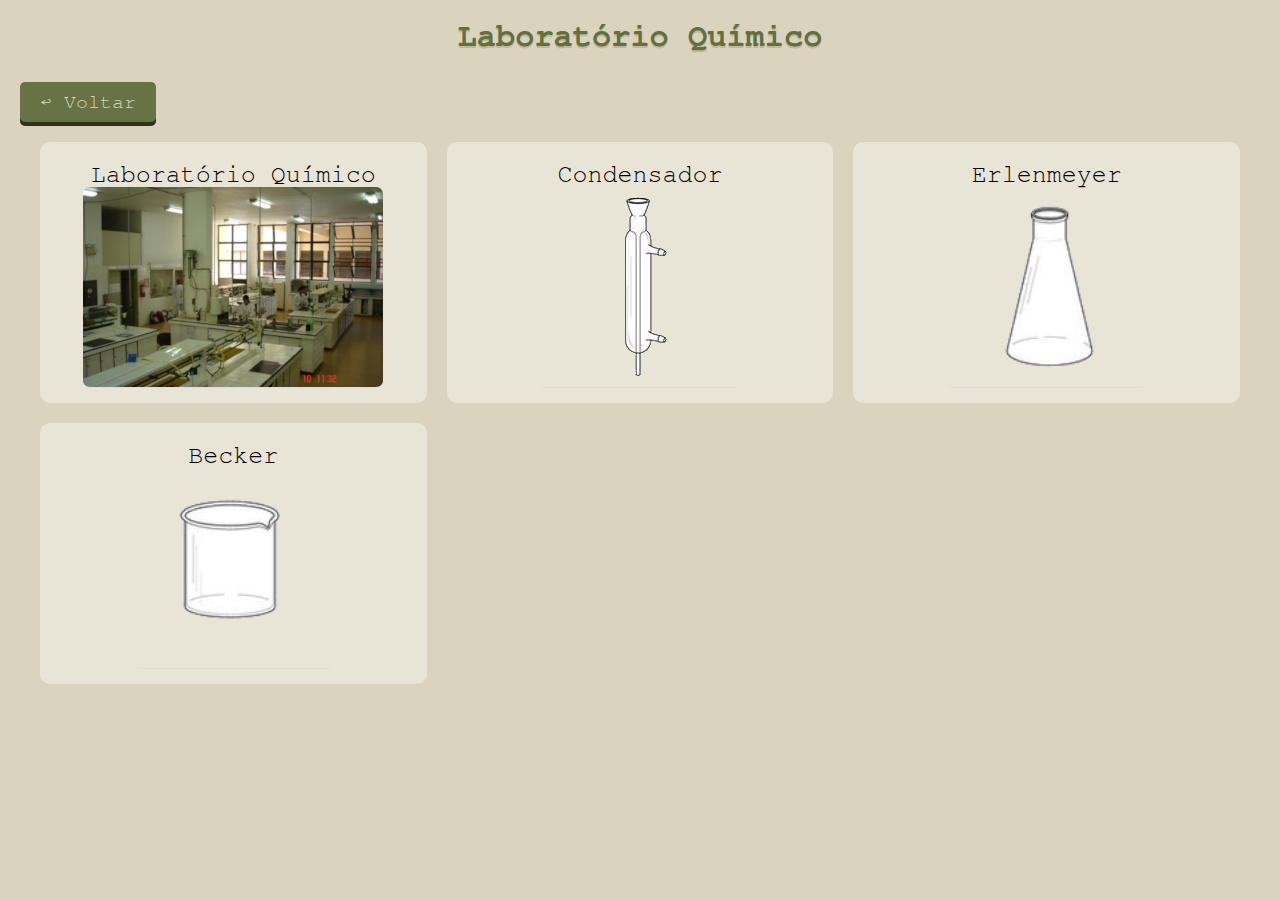
==== laboratorioQuimico/index.html @ 852eb755 "novo commit" ====
<!DOCTYPE html>
<html lang="pt-BR">
<head>
    <meta charset="UTF-8">
    <meta name="viewport" content="width=device-width, initial-scale=1.0">
    <title>Laboratório Químico</title>
    <link rel="stylesheet" href="styles.css">
    <link rel="icon" href="../logoBranca.ico">
<body>
    <h1>Laboratório Químico</h1>
    <a href="../index.html" class="button">&larrhk; Voltar</a>
    <div class="container">
        <div class="element" data-name="Laboratório Químico" data-gif="./gif/Laboratorio_quimico.gif">
            <p>Laboratório Químico</p>
            <img src="./imagens/Laboratório.jpg" alt="Imagem Laboratório Químico">
        </div>
        <div class="element" data-name="Condensador" data-gif="gif2.gif">
            <p>Condensador</p>
            <img src="./imagens/Condensador.png" alt="Imagem Condensador">
        </div>
        <div class="element" data-name="Erlenmeyer" data-gif="gif3.gif">
            <p>Erlenmeyer</p>
            <img src="./imagens/Erlenmeyer.png" alt="Imagem Erlenmeyer">
        </div>
        <div class="element" data-name="Becker" data-gif="gif4.gif">
            <p>Becker</p>
            <img src="./imagens/Becker.png" alt="Imagem Becker">
        </div>
    </div>

    <!-- Modal -->
    <div id="modal" class="modal">
        <div class="modal-content">
            <span id="close">&times;</span>
            <img id="modal-gif" src="" alt="GIF">
            <p id="modal-name"></p>
        </div>
    </div>

    <script src="script.js"></script>
</body>
</html>
---- laboratorioQuimico/styles.css ----
* {
    font-family: FreeMono, monospace;
}
body {
    font-family: Arial, sans-serif;
    margin: 0;
    padding: 0;
    background-color: #DAD3BD;
}

h1 {
    text-align: center;
    padding: 20px;
    background-color: none;
    margin: 0px 0px 0px 0px;
    color: #626F41;
    text-shadow: 0px 2px 0px #C1B799;
}


.button {
    background-color: #677245;
    color: #DAD3BD;
    box-shadow: 0px 4px 0px #2B3318;
    text-decoration: none;
    margin-left: 20px;
    display: inline-block;
    padding: 10px 20px;
    margin-top: 10px; 
    font-size: 20px;
    border-radius: 5px;
    text-align: center;
    transition: background-color 0.3s, box-shadow 0.1s, transform 0.1s;
}

.button:hover {
    background-color: #808C55; 
    color: #ffffff;
    cursor: pointer;
}

.button:active {
    box-shadow: none;
    transform: translateY(4px);
}

.container {
    display: grid;
    grid-template-columns: repeat(3, 1fr); 
    gap: 20px;
    padding: 20px;
    max-width: 1200px; 
    margin: 0 auto; 
}

.element {
    background-color: white;
    border: 1px solid #ddd;
    border-radius: 8px;
    text-align: center;
    padding: 10px;
    box-sizing: border-box; 
    background-color: #E8E4D6;
    border-radius: 10px;
    border: none;
    transition: transform 0.25s ease;
    font-size: 25px;
}

.element:hover {
    box-shadow: 0px 5px 0px #C1B799;
    transform: scale(1.05);
}

.element img {
    max-width: 100%;
    height: auto;
    border-bottom: 1px solid #ddd;
    border-radius: 7px;
}

.element p {
    margin: 10px 0 0;
}

.modal {
    display: none;
    position: fixed;
    z-index: 1;
    left: 0;
    top: 0;
    width: 100%;
    height: 100%;
    overflow: auto;
    background-color: rgba(0, 0, 0, 0.2);
    box-shadow: 0 5px 0 #C1B799;
}

.modal-content {
    font-size: 25px;
    margin: 15% auto;
    padding: 20px;
    border: none;
    width: 80%;
    max-width: 600px;
    text-align: center;
    background-color: #DAD3BD;
    border-radius: 10px;
    position: relative; /* Adicionado para permitir que os elementos filhos sejam posicionados em relação a ele */
}

#close {
    position: absolute; /* Posiciona o botão de fechar de forma absoluta */
    top: 10px; /* Ajusta a posição vertical */
    left: 15px; /* Ajusta a posição horizontal para a esquerda */
    font-size: 24px; /* Tamanho do símbolo */
    cursor: pointer; /* Mostra o cursor de link */
    color: black; /* Cor do símbolo */
}

#close:hover {
    color: rgba(0, 0, 0, 0.5); /* Altera a cor do botão de fechar ao passar o mouse */
}

.modal-content img {
    max-width: 100%;
    height: auto;
    border-radius: 7px;
}
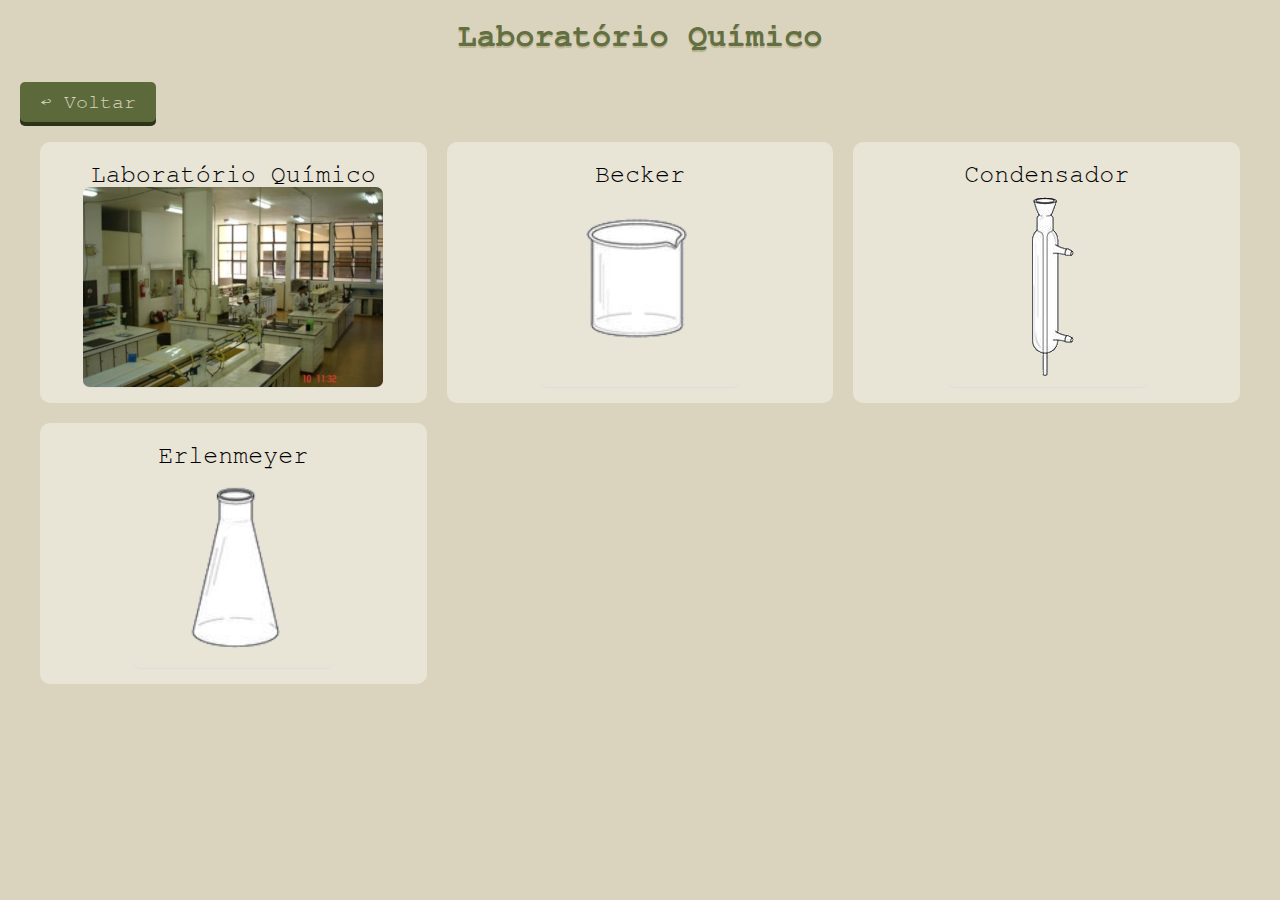
==== commit 9cf77651: "alguns ajustes" ====
--- a/laboratorioQuimico/index.html
+++ b/laboratorioQuimico/index.html
@@ -14,6 +14,10 @@
             <p>Laboratório Químico</p>
             <img src="./imagens/Laboratório.jpg" alt="Imagem Laboratório Químico">
         </div>
+        <div class="element" data-name="Becker" data-gif="gif4.gif">
+            <p>Becker</p>
+            <img src="./imagens/Becker.png" alt="Imagem Becker">
+        </div>
         <div class="element" data-name="Condensador" data-gif="gif2.gif">
             <p>Condensador</p>
             <img src="./imagens/Condensador.png" alt="Imagem Condensador">
@@ -21,10 +25,6 @@
         <div class="element" data-name="Erlenmeyer" data-gif="gif3.gif">
             <p>Erlenmeyer</p>
             <img src="./imagens/Erlenmeyer.png" alt="Imagem Erlenmeyer">
-        </div>
-        <div class="element" data-name="Becker" data-gif="gif4.gif">
-            <p>Becker</p>
-            <img src="./imagens/Becker.png" alt="Imagem Becker">
         </div>
     </div>
 
--- a/laboratorioQuimico/styles.css
+++ b/laboratorioQuimico/styles.css
@@ -19,7 +19,7 @@
 
 
 .button {
-    background-color: #677245;
+    background-color: #5C6A3B;
     color: #DAD3BD;
     box-shadow: 0px 4px 0px #2B3318;
     text-decoration: none;
@@ -34,7 +34,7 @@
 }
 
 .button:hover {
-    background-color: #808C55; 
+    background-color: #6C774B; 
     color: #ffffff;
     cursor: pointer;
 }
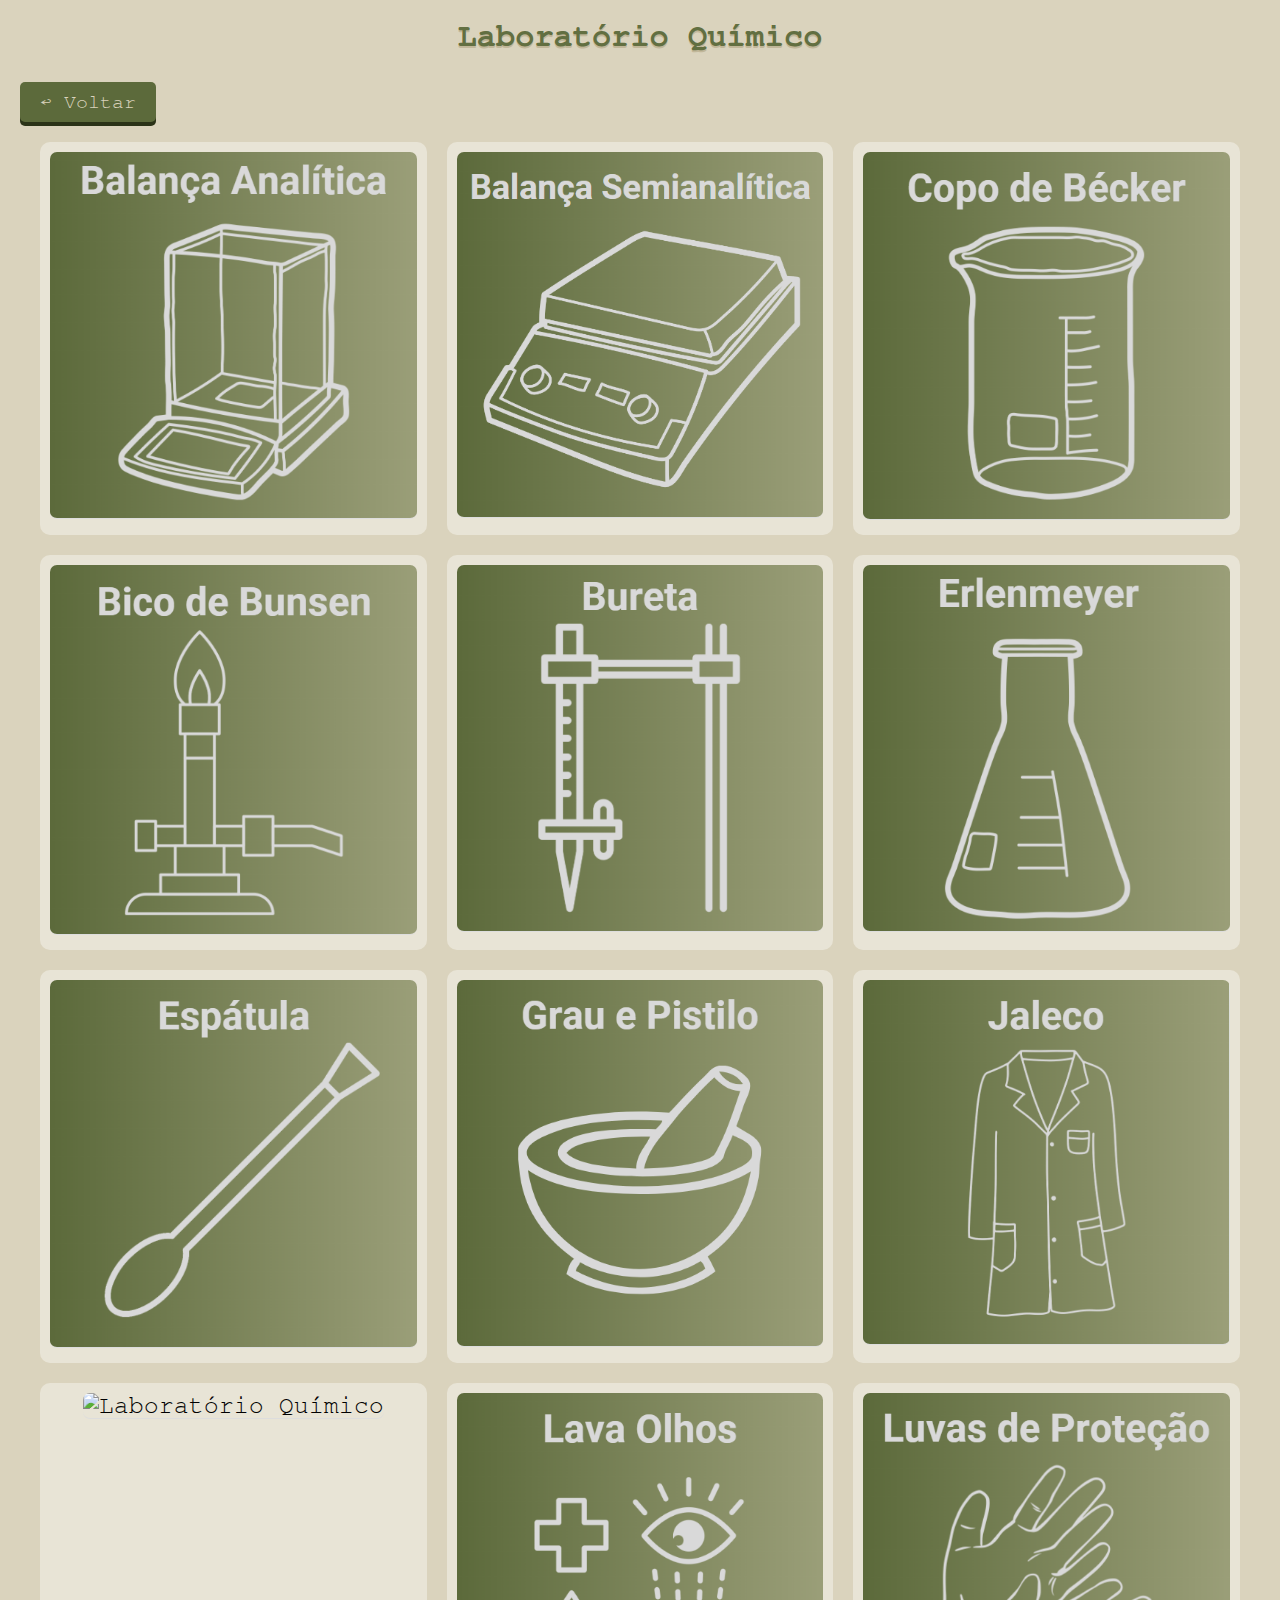
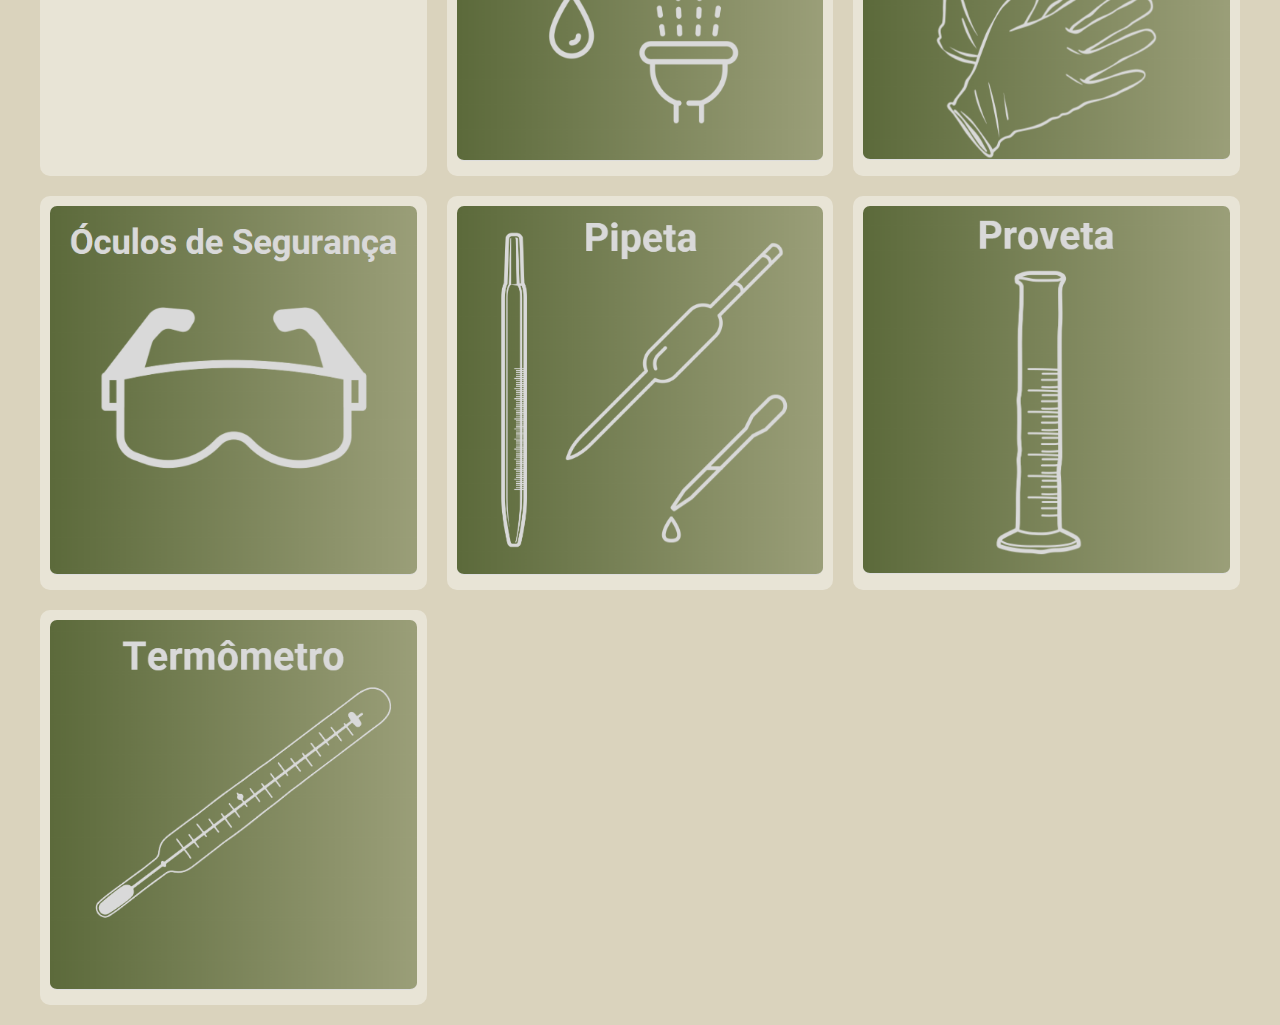
==== commit e9bdac86: "novos vídeos e termos, agradecimento" ====
--- a/laboratorioQuimico/index.html
+++ b/laboratorioQuimico/index.html
@@ -6,25 +6,58 @@
     <title>Laboratório Químico</title>
     <link rel="stylesheet" href="styles.css">
     <link rel="icon" href="../logoBranca.ico">
+</head>
 <body>
     <h1>Laboratório Químico</h1>
     <a href="../index.html" class="button">&larrhk; Voltar</a>
     <div class="container">
-        <div class="element" data-name="Laboratório Químico" data-gif="./gif/Laboratorio_quimico.gif">
-            <p>Laboratório Químico</p>
-            <img src="./imagens/Laboratório.jpg" alt="Imagem Laboratório Químico">
+        <div class="element" data-gif="./gif/Balanca_analitica.gif">
+            <img src="./imagens/Balanca_analitica.png" alt="Balança Analítica">
         </div>
-        <div class="element" data-name="Becker" data-gif="gif4.gif">
-            <p>Becker</p>
-            <img src="./imagens/Becker.png" alt="Imagem Becker">
+        <div class="element" data-gif="./gif/Balanca_semianalitica.gif">
+            <img src="./imagens/Balanca_semianalitica.png" alt="Balança Semi-analítica">
         </div>
-        <div class="element" data-name="Condensador" data-gif="gif2.gif">
-            <p>Condensador</p>
-            <img src="./imagens/Condensador.png" alt="Imagem Condensador">
+        <div class="element" data-gif="./gif/Becker.gif">
+            <img src="./imagens/Becker.png" alt="Becker">
         </div>
-        <div class="element" data-name="Erlenmeyer" data-gif="gif3.gif">
-            <p>Erlenmeyer</p>
-            <img src="./imagens/Erlenmeyer.png" alt="Imagem Erlenmeyer">
+        <div class="element" data-gif="./gif/Bico_de_Bunsen.gif">
+            <img src="./imagens/Bico_de_Bunsen.png" alt="Bico de Bunsen">
+        </div>
+        <div class="element" data-gif="./gif/Bureta.gif">
+            <img src="./imagens/Bureta.png" alt="Bureta">
+        </div>
+        <div class="element" data-gif="./gif/Erlenmeyer.gif">
+            <img src="./imagens/Erlenmeyer.png" alt="Erlenmeyer">
+        </div>
+        <div class="element" data-gif="./gif/Espatula.gif">
+            <img src="./imagens/Espatula.png" alt="Espátula">
+        </div>
+        <div class="element" data-gif="./gif/Grau_e_Pistilo.gif">
+            <img src="./imagens/Grau_e_Pistilo.png" alt="Graus e Pistilo">
+        </div>
+        <div class="element" data-gif="./gif/Jaleco.gif">
+            <img src="./imagens/Jaleco.png" alt="Jaleco">
+        </div>
+        <div class="element" data-gif="./gif/Laboratorio_quimico.gif">
+            <img src="./imagens/Laboratorio_Quimico.png" alt="Laboratório Químico">
+        </div>
+        <div class="element" data-gif="./gif/Lava_Olhos.gif">
+            <img src="./imagens/Lava_Olhos.png" alt="Lava Olhos">
+        </div>
+        <div class="element" data-gif="./gif/Luvas_de_Protecao.gif">
+            <img src="./imagens/Luvas_de_Protecao.png" alt="Luvas de Proteção">
+        </div>
+        <div class="element" data-gif="./gif/Oculos_de_Protecao.gif">
+            <img src="./imagens/Oculos_de_Protecao.png" alt="Óculos de Proteção">
+        </div>
+        <div class="element" data-gif="./gif/Pipeta.gif">
+            <img src="./imagens/Pipeta.png" alt="Pipeta">
+        </div>
+        <div class="element" data-gif="./gif/Proveta.gif">
+            <img src="./imagens/Proveta.png" alt="Proveta">
+        </div>
+        <div class="element" data-gif="./gif/Termometro.gif">
+            <img src="./imagens/Termometro.png" alt="Termômetro">
         </div>
     </div>
 
@@ -39,4 +72,4 @@
 
     <script src="script.js"></script>
 </body>
-</html>+</html>
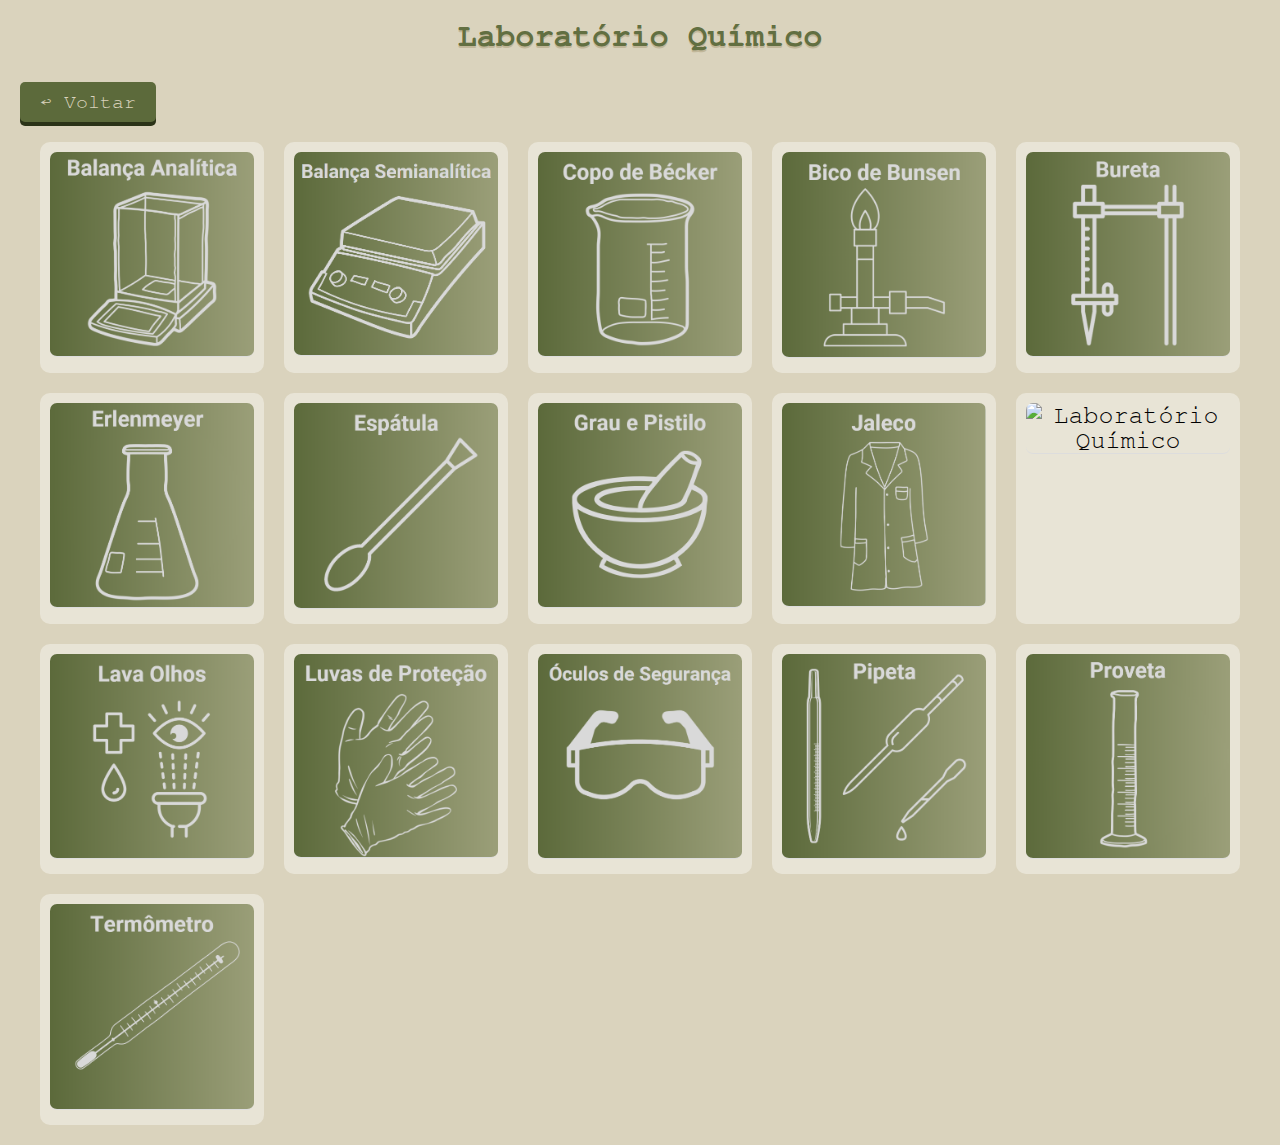
==== commit bcb1040d: "arrumando e adicionando responsividade ao laboratorio" ====
--- a/laboratorioQuimico/index.html
+++ b/laboratorioQuimico/index.html
@@ -38,7 +38,7 @@
         <div class="element" data-gif="./gif/Jaleco.gif">
             <img src="./imagens/Jaleco.png" alt="Jaleco">
         </div>
-        <div class="element" data-gif="./gif/Laboratorio_quimico.gif">
+        <div class="element" data-gif="./gif/Laboratorio_Quimico">
             <img src="./imagens/Laboratorio_Quimico.png" alt="Laboratório Químico">
         </div>
         <div class="element" data-gif="./gif/Lava_Olhos.gif">
--- a/laboratorioQuimico/styles.css
+++ b/laboratorioQuimico/styles.css
@@ -11,12 +11,10 @@
 h1 {
     text-align: center;
     padding: 20px;
-    background-color: none;
-    margin: 0px 0px 0px 0px;
+    margin: 0;
     color: #626F41;
     text-shadow: 0px 2px 0px #C1B799;
 }
-
 
 .button {
     background-color: #5C6A3B;
@@ -46,7 +44,7 @@
 
 .container {
     display: grid;
-    grid-template-columns: repeat(3, 1fr); 
+    grid-template-columns: repeat(auto-fit, minmax(200px, 1fr)); 
     gap: 20px;
     padding: 20px;
     max-width: 1200px; 
@@ -106,20 +104,20 @@
     text-align: center;
     background-color: #DAD3BD;
     border-radius: 10px;
-    position: relative; /* Adicionado para permitir que os elementos filhos sejam posicionados em relação a ele */
+    position: relative;
 }
 
 #close {
-    position: absolute; /* Posiciona o botão de fechar de forma absoluta */
-    top: 10px; /* Ajusta a posição vertical */
-    left: 15px; /* Ajusta a posição horizontal para a esquerda */
-    font-size: 24px; /* Tamanho do símbolo */
-    cursor: pointer; /* Mostra o cursor de link */
-    color: black; /* Cor do símbolo */
+    position: absolute;
+    top: 10px;
+    left: 15px;
+    font-size: 24px;
+    cursor: pointer;
+    color: black;
 }
 
 #close:hover {
-    color: rgba(0, 0, 0, 0.5); /* Altera a cor do botão de fechar ao passar o mouse */
+    color: rgba(0, 0, 0, 0.5);
 }
 
 .modal-content img {
@@ -127,3 +125,32 @@
     height: auto;
     border-radius: 7px;
 }
+
+/* adicionar responsividade */
+@media (max-width: 768px) {
+    .button {
+        font-size: 16px; 
+    }
+    
+    h1 {
+        font-size: 24px; 
+    }
+    
+    .element {
+        font-size: 20px; 
+    }
+}
+
+@media (max-width: 480px) {
+    .button {
+        padding: 8px 16px; 
+    }
+    
+    h1 {
+        font-size: 20px; 
+    }
+    
+    .element {
+        font-size: 18px; 
+    }
+}
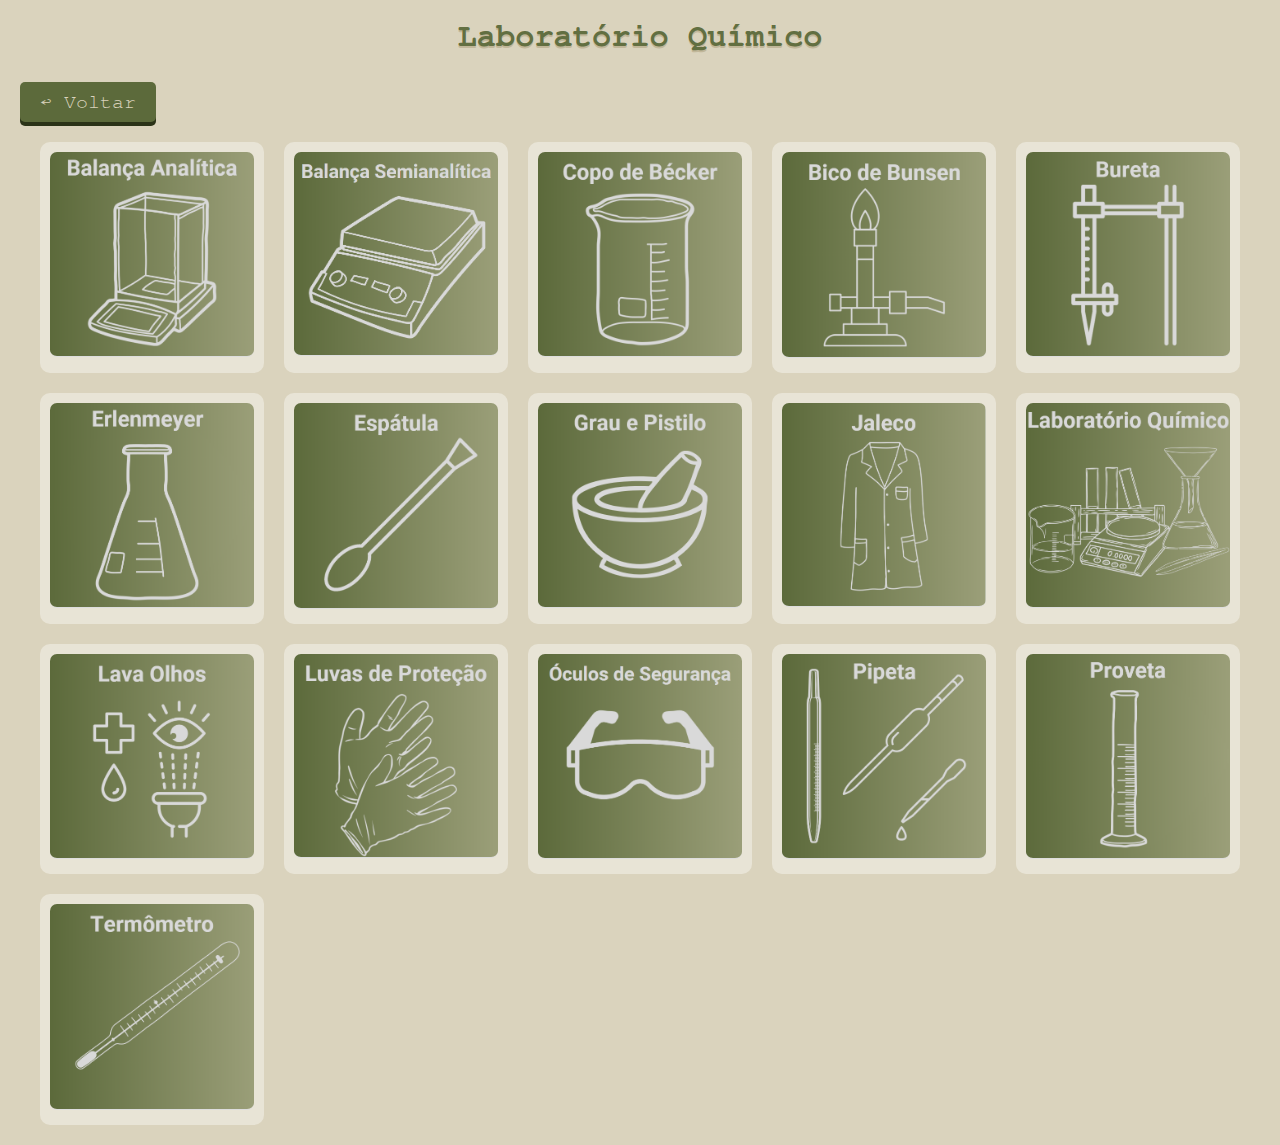
==== commit 1db1b299: "arrumando laboratório químico parte 2" ====
--- a/laboratorioQuimico/index.html
+++ b/laboratorioQuimico/index.html
@@ -38,8 +38,8 @@
         <div class="element" data-gif="./gif/Jaleco.gif">
             <img src="./imagens/Jaleco.png" alt="Jaleco">
         </div>
-        <div class="element" data-gif="./gif/Laboratorio_Quimico">
-            <img src="./imagens/Laboratorio_Quimico.png" alt="Laboratório Químico">
+        <div class="element" data-gif="./gif/Laboratorio.gif">
+            <img src="./imagens/Laboratorio.png" alt="Laboratório Químico">
         </div>
         <div class="element" data-gif="./gif/Lava_Olhos.gif">
             <img src="./imagens/Lava_Olhos.png" alt="Lava Olhos">
